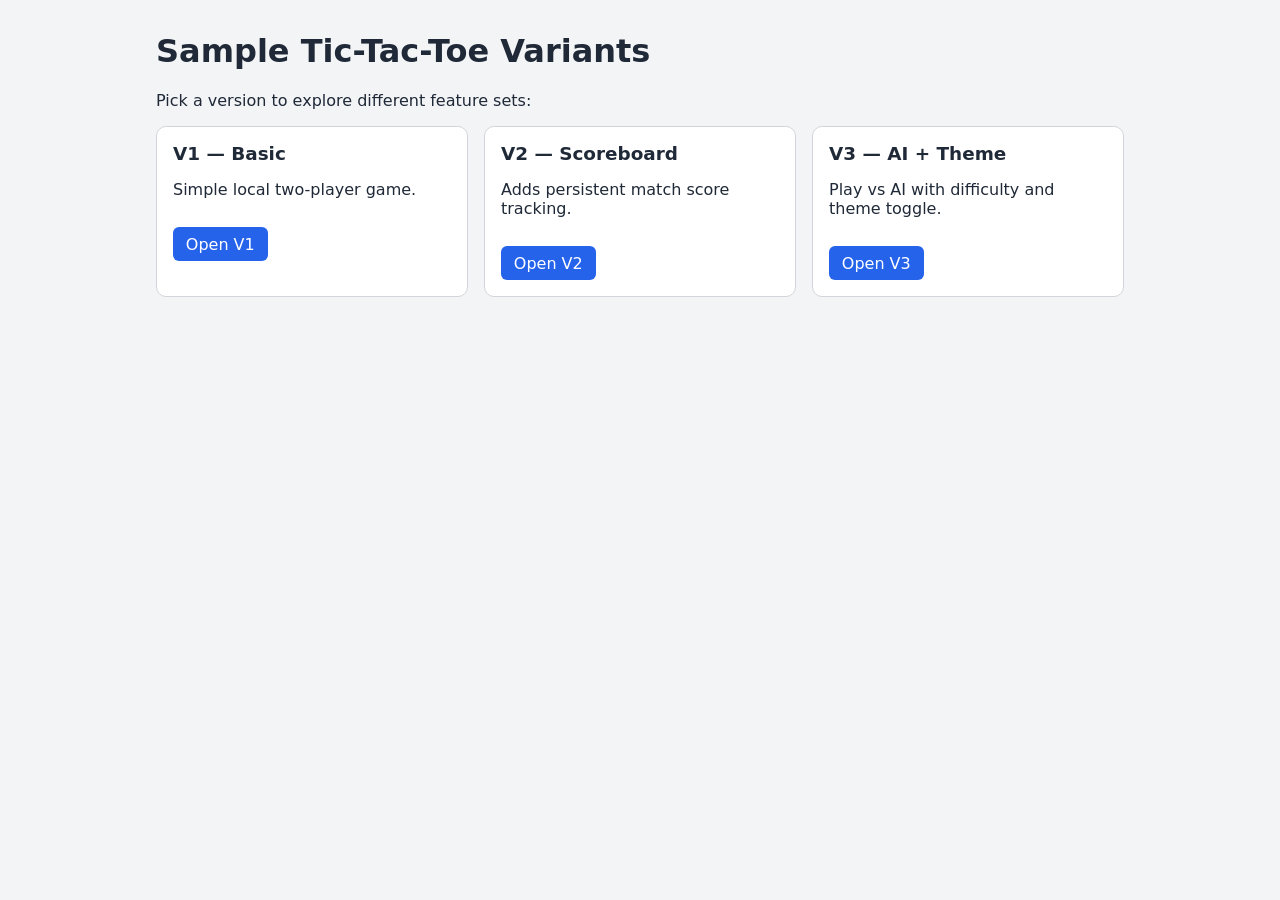
==== index.html @ 3c02250d "Add multi-version tic-tac-toe sample app" ====
<!doctype html>
<html lang="en">
  <head>
    <meta charset="UTF-8" />
    <meta name="viewport" content="width=device-width, initial-scale=1.0" />
    <title>Tic-Tac-Toe Variants</title>
    <link rel="stylesheet" href="assets/styles.css" />
  </head>
  <body>
    <main class="container">
      <h1>Sample Tic-Tac-Toe Variants</h1>
      <p>Pick a version to explore different feature sets:</p>
      <ul class="cards">
        <li>
          <h2>V1 — Basic</h2>
          <p>Simple local two-player game.</p>
          <a href="versions/v1-basic.html">Open V1</a>
        </li>
        <li>
          <h2>V2 — Scoreboard</h2>
          <p>Adds persistent match score tracking.</p>
          <a href="versions/v2-scoreboard.html">Open V2</a>
        </li>
        <li>
          <h2>V3 — AI + Theme</h2>
          <p>Play vs AI with difficulty and theme toggle.</p>
          <a href="versions/v3-ai-theme.html">Open V3</a>
        </li>
      </ul>
    </main>
  </body>
</html>
---- assets/styles.css ----
:root {
  --bg: #f3f4f6;
  --text: #1f2937;
  --card: #ffffff;
  --border: #d1d5db;
  --accent: #2563eb;
}

* {
  box-sizing: border-box;
}

body {
  margin: 0;
  font-family: Inter, system-ui, -apple-system, Segoe UI, Roboto, sans-serif;
  background: var(--bg);
  color: var(--text);
}

.container {
  max-width: 1000px;
  margin: 0 auto;
  padding: 2rem 1rem;
}

h1 {
  margin-top: 0;
}

.cards {
  list-style: none;
  padding: 0;
  display: grid;
  gap: 1rem;
  grid-template-columns: repeat(auto-fit, minmax(220px, 1fr));
}

.cards li {
  background: var(--card);
  border: 1px solid var(--border);
  border-radius: 10px;
  padding: 1rem;
}

.cards h2 {
  margin: 0;
  font-size: 1.15rem;
}

.cards a,
button {
  margin-top: 0.75rem;
  display: inline-block;
  background: var(--accent);
  color: #fff;
  border: none;
  border-radius: 6px;
  padding: 0.45rem 0.8rem;
  text-decoration: none;
  cursor: pointer;
}

.game-shell {
  max-width: 620px;
  margin: 0 auto;
}

.board {
  display: grid;
  grid-template-columns: repeat(3, 1fr);
  gap: 0.5rem;
  margin: 1rem 0;
}

.cell {
  height: 110px;
  font-size: 2.25rem;
  font-weight: bold;
  background: #fff;
  border: 1px solid var(--border);
  border-radius: 8px;
}

.row {
  display: flex;
  gap: 0.75rem;
  flex-wrap: wrap;
  align-items: center;
}

.back {
  background: #4b5563;
}

.stats {
  display: flex;
  gap: 1rem;
  flex-wrap: wrap;
}

.dark {
  --bg: #111827;
  --text: #e5e7eb;
  --card: #1f2937;
  --border: #374151;
  --accent: #3b82f6;
}

.dark .cell {
  background: #111827;
  color: #f9fafb;
}
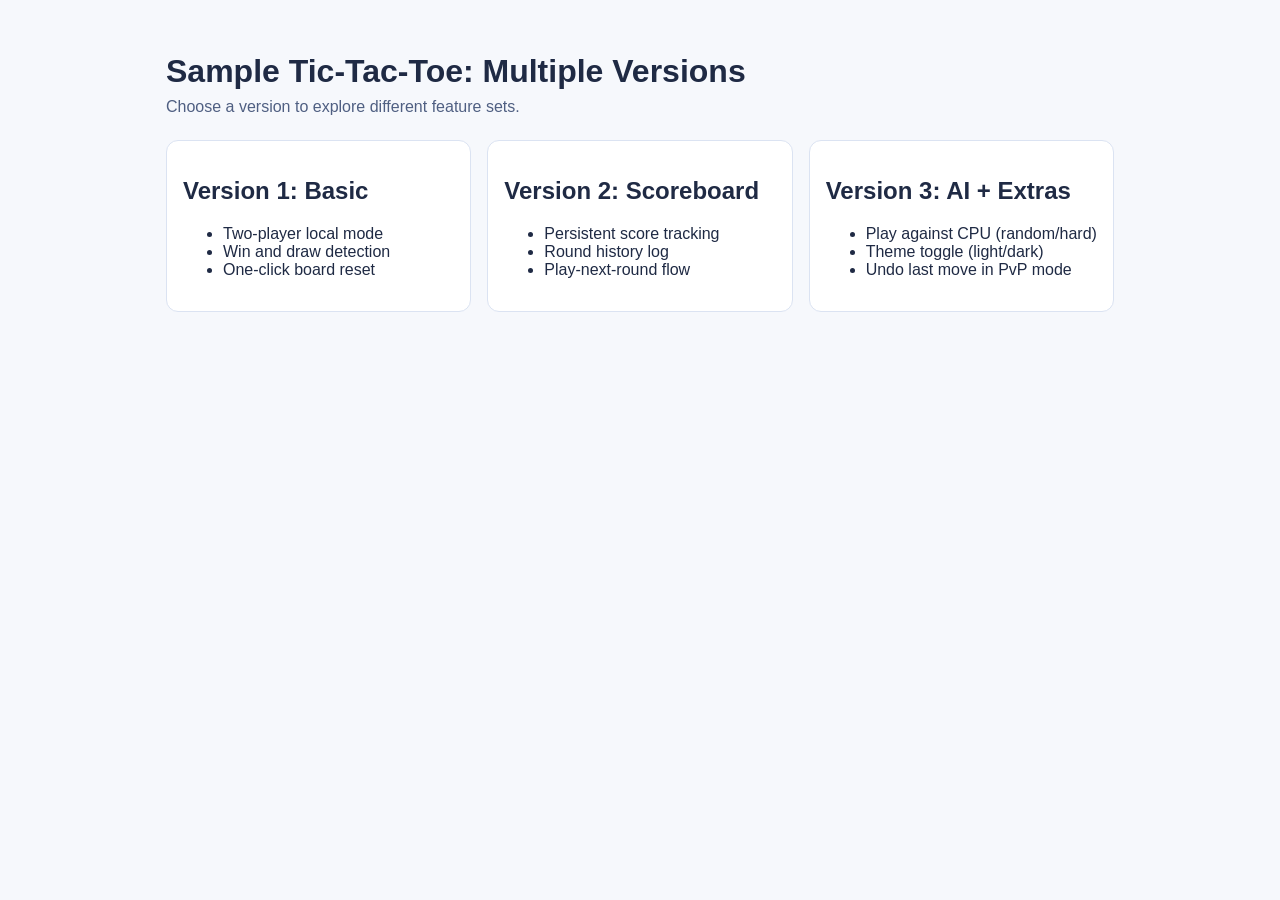
==== commit 6f1f147d: "Add multi-version sample tic-tac-toe app" ====
--- a/index.html
+++ b/index.html
@@ -1,32 +1,44 @@
-<!doctype html>
+<!DOCTYPE html>
 <html lang="en">
-  <head>
-    <meta charset="UTF-8" />
-    <meta name="viewport" content="width=device-width, initial-scale=1.0" />
-    <title>Tic-Tac-Toe Variants</title>
-    <link rel="stylesheet" href="assets/styles.css" />
-  </head>
-  <body>
-    <main class="container">
-      <h1>Sample Tic-Tac-Toe Variants</h1>
-      <p>Pick a version to explore different feature sets:</p>
-      <ul class="cards">
-        <li>
-          <h2>V1 — Basic</h2>
-          <p>Simple local two-player game.</p>
-          <a href="versions/v1-basic.html">Open V1</a>
-        </li>
-        <li>
-          <h2>V2 — Scoreboard</h2>
-          <p>Adds persistent match score tracking.</p>
-          <a href="versions/v2-scoreboard.html">Open V2</a>
-        </li>
-        <li>
-          <h2>V3 — AI + Theme</h2>
-          <p>Play vs AI with difficulty and theme toggle.</p>
-          <a href="versions/v3-ai-theme.html">Open V3</a>
-        </li>
-      </ul>
-    </main>
-  </body>
+<head>
+  <meta charset="UTF-8" />
+  <meta name="viewport" content="width=device-width, initial-scale=1.0" />
+  <title>Tic-Tac-Toe Versions</title>
+  <link rel="stylesheet" href="styles.css" />
+</head>
+<body>
+  <main class="container">
+    <h1>Sample Tic-Tac-Toe: Multiple Versions</h1>
+    <p class="subtitle">Choose a version to explore different feature sets.</p>
+
+    <section class="card-grid">
+      <a class="card" href="v1-basic.html">
+        <h2>Version 1: Basic</h2>
+        <ul>
+          <li>Two-player local mode</li>
+          <li>Win and draw detection</li>
+          <li>One-click board reset</li>
+        </ul>
+      </a>
+
+      <a class="card" href="v2-scoreboard.html">
+        <h2>Version 2: Scoreboard</h2>
+        <ul>
+          <li>Persistent score tracking</li>
+          <li>Round history log</li>
+          <li>Play-next-round flow</li>
+        </ul>
+      </a>
+
+      <a class="card" href="v3-ai.html">
+        <h2>Version 3: AI + Extras</h2>
+        <ul>
+          <li>Play against CPU (random/hard)</li>
+          <li>Theme toggle (light/dark)</li>
+          <li>Undo last move in PvP mode</li>
+        </ul>
+      </a>
+    </section>
+  </main>
+</body>
 </html>
--- a/styles.css
+++ b/styles.css
@@ -0,0 +1,108 @@
+:root {
+  --bg: #f6f8fc;
+  --text: #1f2a44;
+  --card-bg: #ffffff;
+  --primary: #3b82f6;
+  --border: #dbe3f2;
+}
+
+* { box-sizing: border-box; }
+
+body {
+  margin: 0;
+  font-family: Arial, sans-serif;
+  color: var(--text);
+  background: var(--bg);
+}
+
+.container {
+  max-width: 980px;
+  margin: 0 auto;
+  padding: 2rem 1rem 3rem;
+}
+
+h1 { margin-bottom: 0.5rem; }
+.subtitle { margin-top: 0; color: #4f5f82; }
+
+.card-grid {
+  display: grid;
+  grid-template-columns: repeat(auto-fit, minmax(240px, 1fr));
+  gap: 1rem;
+  margin-top: 1.5rem;
+}
+
+.card {
+  text-decoration: none;
+  color: inherit;
+  background: var(--card-bg);
+  border: 1px solid var(--border);
+  border-radius: 12px;
+  padding: 1rem;
+  transition: transform 120ms ease, box-shadow 120ms ease;
+}
+
+.card:hover {
+  transform: translateY(-2px);
+  box-shadow: 0 8px 20px rgba(31, 42, 68, 0.12);
+}
+
+.page-actions {
+  margin-bottom: 1rem;
+  display: flex;
+  gap: 0.5rem;
+  flex-wrap: wrap;
+}
+
+button, select {
+  border: 1px solid var(--border);
+  background: white;
+  border-radius: 8px;
+  padding: 0.5rem 0.8rem;
+  cursor: pointer;
+}
+
+button.primary { background: var(--primary); color: white; border-color: var(--primary); }
+
+.game-layout {
+  display: grid;
+  grid-template-columns: 320px 1fr;
+  gap: 1rem;
+  align-items: start;
+}
+
+.board {
+  display: grid;
+  grid-template-columns: repeat(3, 100px);
+  gap: 8px;
+}
+
+.cell {
+  width: 100px;
+  height: 100px;
+  font-size: 2rem;
+  font-weight: bold;
+}
+
+.panel {
+  background: white;
+  border: 1px solid var(--border);
+  border-radius: 10px;
+  padding: 1rem;
+}
+
+.list {
+  padding-left: 1.2rem;
+  max-height: 220px;
+  overflow: auto;
+}
+
+body.dark {
+  --bg: #0f172a;
+  --text: #e2e8f0;
+  --card-bg: #1e293b;
+  --border: #334155;
+}
+
+@media (max-width: 760px) {
+  .game-layout { grid-template-columns: 1fr; }
+}
